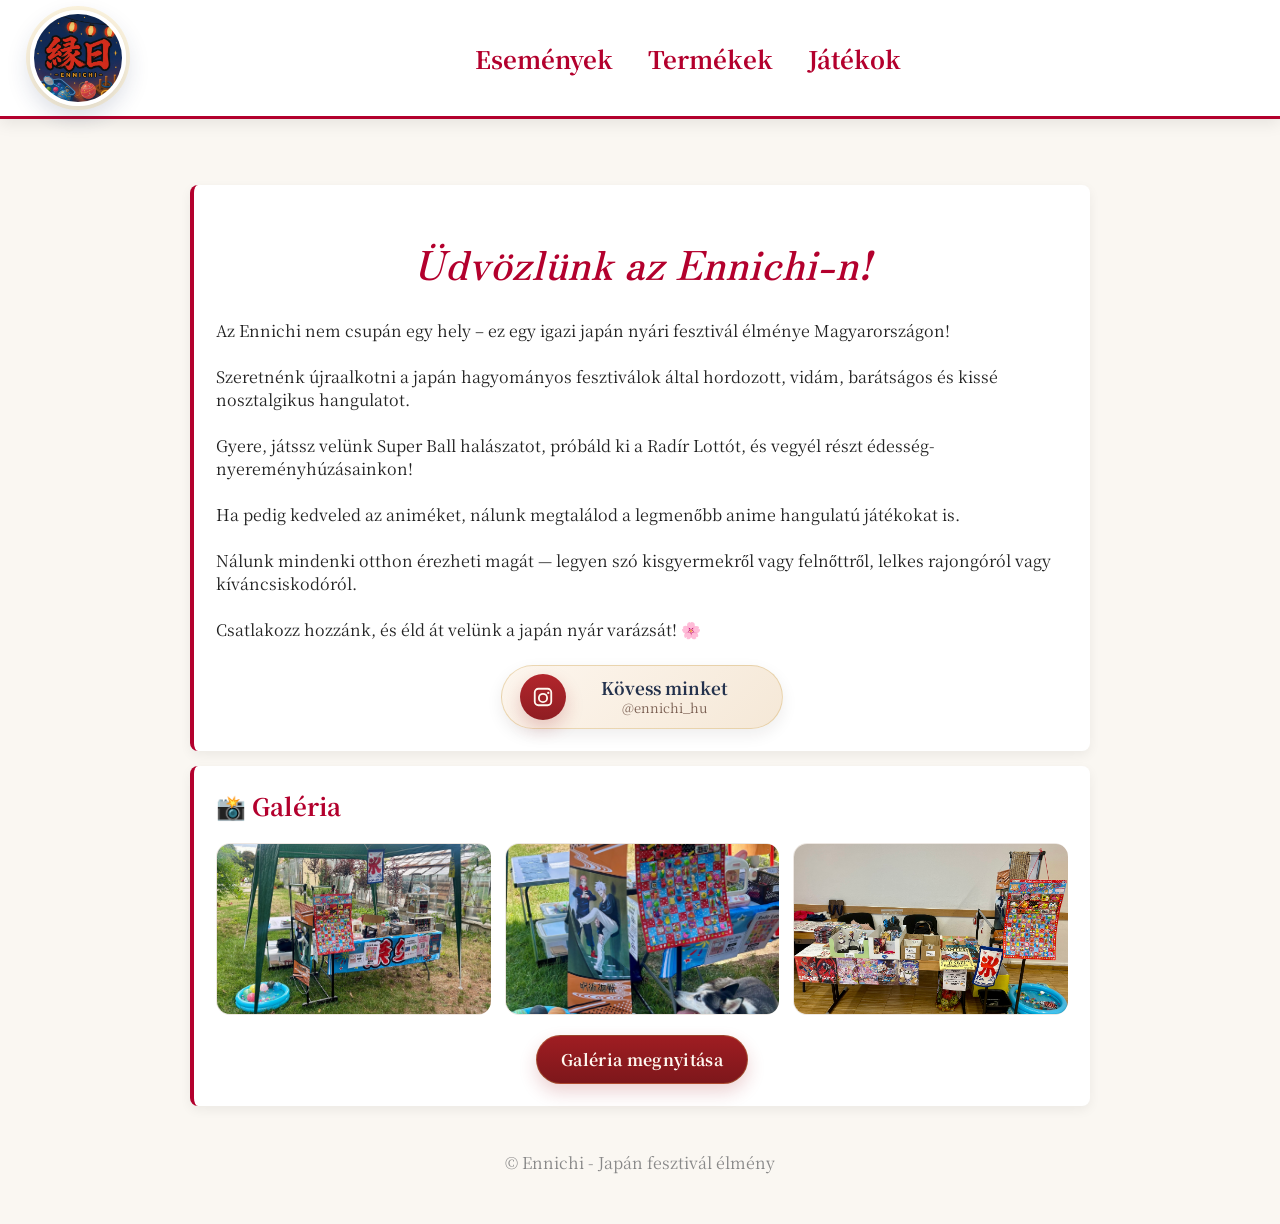
==== index.html @ 0c31ac6e "Update index.html" ====
<!DOCTYPE html>
<html lang="hu">
<head>
  <meta charset="UTF-8">
  <meta name="viewport" content="width=device-width, initial-scale=1.0">
  <title>Ennichi</title>

<link rel="preconnect" href="https://fonts.googleapis.com">
<link rel="preconnect" href="https://fonts.gstatic.com" crossorigin>
<link href="https://fonts.googleapis.com/css2?family=Noto+Serif+JP:wght@400;500;700&family=Zen+Old+Mincho:wght@700&display=swap" rel="stylesheet">
  <!-- ÚJ: Lightbox CSS a nagyításhoz -->
  <link rel="stylesheet"
href="https://cdn.jsdelivr.net/npm/glightbox/dist/css/glightbox.min.css">
  <link rel="stylesheet" href="css/style.css">
  <link rel="icon" href="Kepek/ennichi.ico">
</head>

<body>
 <nav>
    <a href="index.html" class="logo">
        <img src="Kepek/ennichi.jpg" alt="Ennichi">
    </a>

    <div class="menu">
        <a href="esemenyek.html">Események</a>
        <a href="termekek.html">Termékek</a>
        <a href="jatekok.html">Játékok</a>
    </div>
</nav>

<div class="container">

  <div id="about" class="card">
    <h1 class="wb-stl-custom1">Üdvözlünk az Ennichi-n!</h1>

    <p>
      Az Ennichi nem csupán egy hely – ez egy igazi japán nyári fesztivál élménye Magyarországon!<br><br>

      Szeretnénk újraalkotni a japán hagyományos fesztiválok által hordozott, vidám, barátságos és kissé nosztalgikus hangulatot.<br><br>

      Gyere, játssz velünk Super Ball halászatot, próbáld ki a Radír Lottót, és vegyél részt édesség-nyereményhúzásainkon!<br><br>

      Ha pedig kedveled az animéket, nálunk megtalálod a legmenőbb anime hangulatú játékokat is.<br><br>

      Nálunk mindenki otthon érezheti magát — legyen szó kisgyermekről vagy felnőttről, lelkes rajongóról vagy kíváncsiskodóról.<br><br>

      Csatlakozz hozzánk, és éld át velünk a japán nyár varázsát! 🌸
    </p>

    <div class="insta">
  <a href="https://www.instagram.com/ennichi_hu/" target="_blank" rel="noopener noreferrer">
    <span class="insta-icon">
      <svg viewBox="0 0 24 24" aria-hidden="true">
        <path d="M7 2h10a5 5 0 0 1 5 5v10a5 5 0 0 1-5 5H7a5 5 0 0 1-5-5V7a5 5 0 0 1 5-5zm0 2a3 3 0 0 0-3 3v10a3 3 0 0 0 3 3h10a3 3 0 0 0 3-3V7a3 3 0 0 0-3-3H7zm5 3.5A5.5 5.5 0 1 1 6.5 13 5.5 5.5 0 0 1 12 7.5zm0 2A3.5 3.5 0 1 0 15.5 13 3.5 3.5 0 0 0 12 9.5zm5.75-3.15a1.25 1.25 0 1 1-1.25 1.25 1.25 1.25 0 0 1 1.25-1.25z"/>
      </svg>
    </span>

    <span class="insta-text">
      <strong>Kövess minket</strong>
      <small>@ennichi_hu</small>
    </span>
  </a>
</div>
  </div>

 <div id="gallery" class="card">
    <h2>📸 Galéria</h2>

    <div class="gallery-preview">
        <button type="button" class="gallery-thumb-open" onclick="openGallery(0)">
            <img src="Kepek/tanabata1.jpg" alt="Tanabata fesztiválkép 1" loading="lazy">
        </button>

        <button type="button" class="gallery-thumb-open" onclick="openGallery(1)">
            <img src="Kepek/tanabata2.jpg" alt="Tanabata fesztiválkép 2" loading="lazy">
        </button>

        <button type="button" class="gallery-thumb-open" onclick="openGallery(2)">
            <img src="Kepek/momiji1.jpeg" alt="Momiji rendezvénykép" loading="lazy">
        </button>
    </div>

    <div class="gallery-actions">
        <button type="button" class="gallery-open-all button" onclick="openGallery(0)">
            Galéria megnyitása
        </button>
    </div>
</div>

<div id="customGalleryModal" class="custom-gallery-modal" aria-hidden="true">
    <div class="custom-gallery-backdrop" onclick="closeGallery()"></div>

    <div class="custom-gallery-content">
        <button type="button" class="custom-gallery-close" onclick="closeGallery()" aria-label="Galéria bezárása">
            ✕
        </button>

        <button type="button" class="custom-gallery-nav prev" onclick="changeImage(-1)" aria-label="Előző kép">
            ❮
        </button>

        <div class="custom-gallery-main">
            <img id="galleryMainImage" src="" alt="">
        </div>

        <button type="button" class="custom-gallery-nav next" onclick="changeImage(1)" aria-label="Következő kép">
            ❯
        </button>

        <div class="custom-gallery-thumbs" id="galleryThumbs"></div>
    </div>
</div>

<footer>
  © Ennichi - Japán fesztivál élmény
</footer>

<script>
const galleryImages = [
    {
        src: "Kepek/tanabata1.jpg",
        alt: "Tanabata fesztiválkép 1"
    },
    {
        src: "Kepek/tanabata2.jpg",
        alt: "Tanabata fesztiválkép 2"
    },
    {
        src: "Kepek/momiji1.jpeg",
        alt: "Momiji rendezvénykép"
    },
    {
        src: "Kepek/japannap1.jpeg",
        alt: "Japán nap rendezvénykép 1"
    },
    {
        src: "Kepek/japannap2.jpeg",
        alt: "Japán nap rendezvénykép 2"
    }
];

let currentGalleryIndex = 0;

const modal = document.getElementById("customGalleryModal");
const mainImage = document.getElementById("galleryMainImage");
const thumbsContainer = document.getElementById("galleryThumbs");

function renderThumbnails() {
    thumbsContainer.innerHTML = "";

    galleryImages.forEach((image, index) => {
        const btn = document.createElement("button");
        btn.type = "button";
        btn.className = "custom-gallery-thumb" + (index === currentGalleryIndex ? " active" : "");
        btn.setAttribute("aria-label", `Kép megnyitása ${index + 1}`);

        btn.innerHTML = `<img src="${image.src}" alt="${image.alt}" loading="lazy">`;
        btn.addEventListener("click", () => {
            currentGalleryIndex = index;
            updateGallery();
        });

        thumbsContainer.appendChild(btn);
    });
}

function updateGallery() {
    const image = galleryImages[currentGalleryIndex];
    mainImage.src = image.src;
    mainImage.alt = image.alt;
    renderThumbnails();
}

function openGallery(index = 0) {
    currentGalleryIndex = index;
    modal.classList.add("open");
    modal.setAttribute("aria-hidden", "false");
    document.body.classList.add("gallery-open");
    updateGallery();
}

function closeGallery() {
    modal.classList.remove("open");
    modal.setAttribute("aria-hidden", "true");
    document.body.classList.remove("gallery-open");
}

function changeImage(direction) {
    currentGalleryIndex += direction;

    if (currentGalleryIndex < 0) {
        currentGalleryIndex = galleryImages.length - 1;
    }

    if (currentGalleryIndex >= galleryImages.length) {
        currentGalleryIndex = 0;
    }

    updateGallery();
}

document.addEventListener("keydown", function(e) {
    if (!modal.classList.contains("open")) return;

    if (e.key === "Escape") closeGallery();
    if (e.key === "ArrowLeft") changeImage(-1);
    if (e.key === "ArrowRight") changeImage(1);
});
</script>
  
</body>
</html>
---- css/style.css ----
body {
    margin: 0;
    padding-top: 150px; /* MÓDOSÍTVA: Nagyobb hely a menünek, hogy ne takarjon ki semmit */
    font-family: 'Noto Serif JP', serif;
    background: #faf7f2;
    color: #222;
}

header {
    background: linear-gradient(135deg, #e6002d, #ff3b5c);
    color: white;
    text-align: center;
    padding: 70px 20px;
}

nav {
    position: fixed;
    top: 0;
    left: 0;
    right: 0;

    display: flex;
    align-items: center;

    background: rgba(255,255,255,.95);
    backdrop-filter: blur(10px);

    padding: 10px 30px;

    border-bottom: 3px solid #b3002d;

    box-shadow: 0 5px 15px rgba(0,0,0,.08);

    z-index: 1000;
}

nav a{
    color:#b3002d;
    text-decoration:none;
    font-weight:bold;
    transition:.2s;
}

nav a:hover{
    color:#b3002d;
    transform:translateY(-2px);
}

.container {
    max-width: 900px;
    margin: auto;
    padding: 20px;
}

.card {
    background: white;
    margin: 15px 0;
    padding: 22px;
    border-radius: 8px;
    border-left:4px solid #b3002d;
    box-shadow: 0 4px 12px rgba(0,0,0,.06);
}

.card h2 {
    color: #b3002d;
    margin-top: 0;
}

.wb-stl-custom1 {
    font-family: 'Zen Old Mincho', serif;
    font-size: 40px;
    font-style: italic;
    color: #b3002d;
    text-align: center;
}

.button{
    display:inline-block;
    background:#b3002d;
    color:white;
    padding:12px 24px;
    border-radius:6px;
    text-decoration:none;
    font-weight:bold;
}

.button:hover{
    background:#c50025;
}

footer{
    text-align:center;
    padding:30px;
    color:#888;
}

.logo{
    display:flex;
    align-items:center;
}

.logo img {
    width: 88px;
    height: 88px;
    border-radius: 50%;
    object-fit: cover;
    border: 4px solid rgba(255,255,255,0.92);
    box-shadow:
        0 0 0 4px rgba(243, 200, 91, 0.20),
        0 10px 24px rgba(36, 52, 93, 0.18);
    transition: transform 0.25s ease, box-shadow 0.25s ease;
}

.logo img:hover {
    transform: scale(1.05) rotate(-1deg);
    box-shadow:
        0 0 0 6px rgba(255, 143, 177, 0.18),
        0 14px 28px rgba(36, 52, 93, 0.22);
}

/* ======== Termékek ======== */

.products{
    display:grid;
    grid-template-columns:repeat(auto-fit,minmax(220px,1fr));
    gap:25px;
    margin-top:40px;
}

.product{
    background:white;
    border-radius:8px;
    overflow:hidden;
    box-shadow:0 6px 18px rgba(0,0,0,.08);
    transition:.25s;
}

.product:hover{
    transform:translateY(-2px);
    box-shadow:0 12px 25px rgba(0,0,0,.15);
}

/* Lekicsinyíti a képet levágás helyett */
.product img{
    width:100%;
    height:240px;
    object-fit: contain;
    background-color: #fcfcfc;
    display:block;
}

.product h3{
    padding:15px;
    font-size:17px;
    text-align:center;
    color:#b3002d;
}

.info-box{
    margin-top:50px;
    background:#fff0f3;
    padding:30px;
    border-radius:15px;
    text-align:center;
    border:2px solid #ffd5dd;
}

.info-box h2{
    color:#b3002d;
    margin-top:0;
}

.menu{
    display:flex;
    gap:35px;
    margin:0 auto;
}

.insta {
    margin-top: 24px;
    display: flex;
    justify-content: center;
}

.insta a {
    position: relative;
    display: flex;
    align-items: center;
    justify-content: center;

    min-width: 200px;
    padding: 12px 18px 12px 62px;
    border-radius: 999px;
    text-decoration: none;

    background: linear-gradient(135deg, #fdf6ee 0%, #f5e8d7 100%);
    border: 1px solid rgba(202, 162, 75, 0.35);
    box-shadow: 0 6px 16px rgba(36, 24, 22, 0.08);
}

.insta a:hover {
    transform: translateY(-2px);
    box-shadow: 0 10px 22px rgba(36, 24, 22, 0.12);
    transition: 0.22s ease;
}

.insta-icon {
    position: absolute;
    left: 18px;
    top: 50%;
    transform: translateY(-50%);

    width: 46px;
    height: 46px;
    border-radius: 50%;

    display: flex;
    align-items: center;
    justify-content: center;

    background: linear-gradient(180deg, #b2262c 0%, #8f1d22 100%);
    box-shadow: 0 8px 18px rgba(159, 29, 34, 0.22);
    flex-shrink: 0;
}

.insta-icon svg {
    width: 22px;
    height: 22px;
    fill: #fff8f0;
    display: block;
}

.insta-text {
    width: 100%;
    text-align: center;
    line-height: 1.15;
}

.insta-text strong {
    display: block;
    font-size: 17px;
    font-weight: 700;
    color: #24324d;
}

.insta-text small {
    display: block;
    margin-top: 4px;
    font-size: 13px;
    color: #7a5f52;
}

/* ÚJ SZABÁLY: Megnövelt betűméret és függőleges igazítás a szöveges menüpontoknak */
.menu a {
    font-size: 24px; 
    display: flex;
    align-items: center;
}

/* ======== Játékok ======== */
.games-grid{
    display:grid;
    grid-template-columns:repeat(auto-fit,minmax(320px,1fr));
    gap:30px;
    margin:40px 0;
}

.game-card{
    background:#fff;
    border-radius:8px;
    overflow:hidden;
    box-shadow:0 5px 15px rgba(0,0,0,.1);
    transition:.3s;
}

.game-card:hover{
    transform:translateY(-6px);
    box-shadow:0 12px 30px rgba(0,0,0,.15);
}

.game-card img {
    width: 100%;
    height: 300px;
    object-fit: contain;        /* Kivágás helyett belekicsinyíti a keretbe */
    background-color: #fcfcfc;  /* Halvány háttér az üresen maradó oldalsó részeknek */
    display: block;
}

.game-content{
    padding:25px;
}

.game-content h2{
    color:#b3002d;
    margin-bottom:15px;
}

.game-content p{
    line-height:1.7;
}

/* ======== Galéria ======== */

.gallery-preview {
    display: grid;
    grid-template-columns: repeat(3, 1fr);
    gap: 14px;
    margin-top: 20px;
}

.gallery-thumb-open {
    padding: 0;
    border: none;
    background: none;
    cursor: pointer;
    border-radius: 14px;
    overflow: hidden;
}

.gallery-thumb-open img {
    width: 100%;
    height: 170px;
    object-fit: cover;
    border-radius: 14px;
    border: 1px solid rgba(36, 24, 22, 0.08);
    box-shadow: 0 5px 14px rgba(36, 24, 22, 0.08);
    transition: transform 0.22s ease, box-shadow 0.22s ease;
    background: #fffaf4;
    display: block;
}

.gallery-thumb-open:hover img {
    transform: scale(1.03);
    box-shadow: 0 10px 24px rgba(36, 24, 22, 0.16);
}

.gallery-actions {
    margin-top: 20px;
    display: flex;
    justify-content: center;
}

.gallery-open-all {
    display: inline-flex;
    align-items: center;
    justify-content: center;
    min-height: 46px;
    padding: 12px 24px;
    border: 1px solid rgba(202, 162, 75, 0.35);
    border-radius: 999px;
    background: linear-gradient(180deg, #9f1d22 0%, #7d171b 100%);
    color: #fff8f0;
    font-family: 'Noto Serif JP', serif;
    font-size: 16px;
    font-weight: 700;
    letter-spacing: 0.02em;
    box-shadow: 0 8px 18px rgba(159, 29, 34, 0.20);
    cursor: pointer;
    transition: transform 0.22s ease, box-shadow 0.22s ease, background 0.22s ease;
}

.gallery-open-all:hover {
    transform: translateY(-2px);
    background: linear-gradient(180deg, #b2262c 0%, #8b1d21 100%);
    box-shadow: 0 12px 24px rgba(159, 29, 34, 0.28);
}

.gallery-open-all:active {
    transform: translateY(0);
}

.gallery-open-all:focus-visible {
    outline: 2px solid #caa24b;
    outline-offset: 3px;
}

.custom-gallery-modal {
    position: fixed;
    inset: 0;
    z-index: 9999;
    display: none;
}

.custom-gallery-modal.open {
    display: block;
}

.custom-gallery-backdrop {
    position: absolute;
    inset: 0;
    background: rgba(20, 14, 12, 0.86);
    backdrop-filter: blur(8px);
}

.custom-gallery-content {
    position: relative;
    z-index: 2;
    width: min(1100px, calc(100% - 32px));
    margin: 32px auto;
    padding: 24px 24px 18px;
    background: rgba(35, 24, 22, 0.22);
    border: 1px solid rgba(255,255,255,0.10);
    border-radius: 22px;
    box-shadow: 0 20px 50px rgba(0,0,0,0.30);
}

.custom-gallery-main {
    display: flex;
    align-items: center;
    justify-content: center;
    min-height: 58vh;
    padding: 12px 56px;
}

.custom-gallery-main img {
    max-width: 100%;
    max-height: 68vh;
    border-radius: 16px;
    box-shadow: 0 18px 40px rgba(0,0,0,0.28);
    background: #fff;
}

.custom-gallery-close {
    position: absolute;
    top: 14px;
    right: 14px;
    width: 42px;
    height: 42px;
    border: none;
    border-radius: 50%;
    cursor: pointer;
    font-size: 22px;
    color: #fff8f0;
    background: rgba(255,255,255,0.10);
    backdrop-filter: blur(6px);
}

.custom-gallery-close:hover {
    background: rgba(255,255,255,0.18);
}

.custom-gallery-nav {
    position: absolute;
    top: 50%;
    transform: translateY(-50%);
    width: 52px;
    height: 52px;
    border: none;
    border-radius: 50%;
    cursor: pointer;
    font-size: 28px;
    color: #fff8f0;
    background: rgba(255,255,255,0.10);
    backdrop-filter: blur(6px);
    z-index: 3;
}

.custom-gallery-nav:hover {
    background: rgba(255,255,255,0.18);
}

.custom-gallery-nav.prev {
    left: 16px;
}

.custom-gallery-nav.next {
    right: 16px;
}

.custom-gallery-thumbs {
    display: flex;
    gap: 10px;
    overflow-x: auto;
    padding-top: 12px;
    margin-top: 10px;
}

.custom-gallery-thumbs::-webkit-scrollbar {
    height: 8px;
}

.custom-gallery-thumbs::-webkit-scrollbar-thumb {
    background: rgba(255,255,255,0.22);
    border-radius: 999px;
}

.custom-gallery-thumb {
    flex: 0 0 auto;
    width: 88px;
    height: 88px;
    padding: 0;
    border: 2px solid transparent;
    border-radius: 12px;
    overflow: hidden;
    cursor: pointer;
    background: none;
    opacity: 0.7;
    transition: opacity 0.2s ease, transform 0.2s ease, border-color 0.2s ease;
}

.custom-gallery-thumb img {
    width: 100%;
    height: 100%;
    object-fit: cover;
    display: block;
}

.custom-gallery-thumb:hover {
    opacity: 1;
    transform: translateY(-2px);
}

.custom-gallery-thumb.active {
    opacity: 1;
    border-color: #caa24b;
}

body.gallery-open {
    overflow: hidden;
}

@media (max-width: 768px) {
    .gallery-preview {
        grid-template-columns: repeat(2, 1fr);
    }

    .gallery-thumb-open img {
        height: 140px;
    }

    .custom-gallery-content {
        width: calc(100% - 20px);
        margin: 10px auto;
        padding: 18px 12px 14px;
        border-radius: 16px;
    }

    .custom-gallery-main {
        min-height: 44vh;
        padding: 18px 36px;
    }

    .custom-gallery-main img {
        max-height: 52vh;
    }

    .custom-gallery-nav {
        width: 42px;
        height: 42px;
        font-size: 24px;
    }

    .custom-gallery-thumb {
        width: 72px;
        height: 72px;
    }
}


.gallery-open-btn:hover {
    transform: translateY(-2px);
    box-shadow: 0 10px 22px rgba(36, 24, 22, 0.12);
}

/* ======== Mobil Nézet (768px alatti kijelzők) ======== */
@media (max-width: 768px) {
    nav {
        flex-direction: column; /* Egymás alá rakja a logót és a menüt */
        padding: 15px 10px;     /* Kevesebb belső helyet hagy a széleken */
    }

    .logo img {
        width: 80px;            /* Mobilon elég a kisebb, 80px-es logó */
        height: 80px;
        margin-bottom: 10px;    /* Távolság a logó és a menüpontok között */
    }

    .menu {
        width: 100%;
        justify-content: center; /* Középre igazítja a menüpontokat */
        gap: 20px;              /* Kicsit közelebb hozza a gombokat egymáshoz */
    }

    .menu a {
        font-size: 16px;        /* Mobilon az olvasható, de kompakt méret */
    }

    body {
        padding-top: 170px;     /* Megnövelt hely az egymás alá került elemeknek */
    }
}

/* ======== LIGHTBOX NYILAK KÉNYELMES JAVÍTÁSA (ÚJ) ======== */

/* Balra nyíl generálása */
.lb-nav a.lb-prev {
    background-image: none !important;
    opacity: 1 !important;
    display: flex !important;
    align-items: center;
    justify-content: flex-start;
    padding-left: 20px;
}
.lb-nav a.lb-prev::before {
    content: "❮";
    font-size: 34px;
    color: white;
    text-shadow: 0 2px 10px rgba(0,0,0,0.5);
    visibility: visible;
}

/* Jobbra nyíl generálása */
.lb-nav a.lb-next {
    background-image: none !important;
    opacity: 1 !important;
    display: flex !important;
    align-items: center;
    justify-content: flex-end;
    padding-right: 20px;
}
.lb-nav a.lb-next::before {
    content: "❯";
    font-size: 34px;
    color: white;
    text-shadow: 0 2px 10px rgba(0,0,0,0.5);
    visibility: visible;
}

/* Halványítás effekt az egérmutatóhoz */
.lb-nav a.lb-prev::before, .lb-nav a.lb-next::before {
    opacity: 0.5;
    transition: opacity 0.2s;
}
.lb-nav a.lb-prev:hover::before, .lb-nav a.lb-next:hover::before {
    opacity: 1;
}

.goverlay{
    backdrop-filter: blur(8px);
    background: rgba(0,0,0,.8);
}

.gclose,
.gnext,
.gprev{
    color:#fff;
}

.gslide-image img{
    border-radius:15px;
}
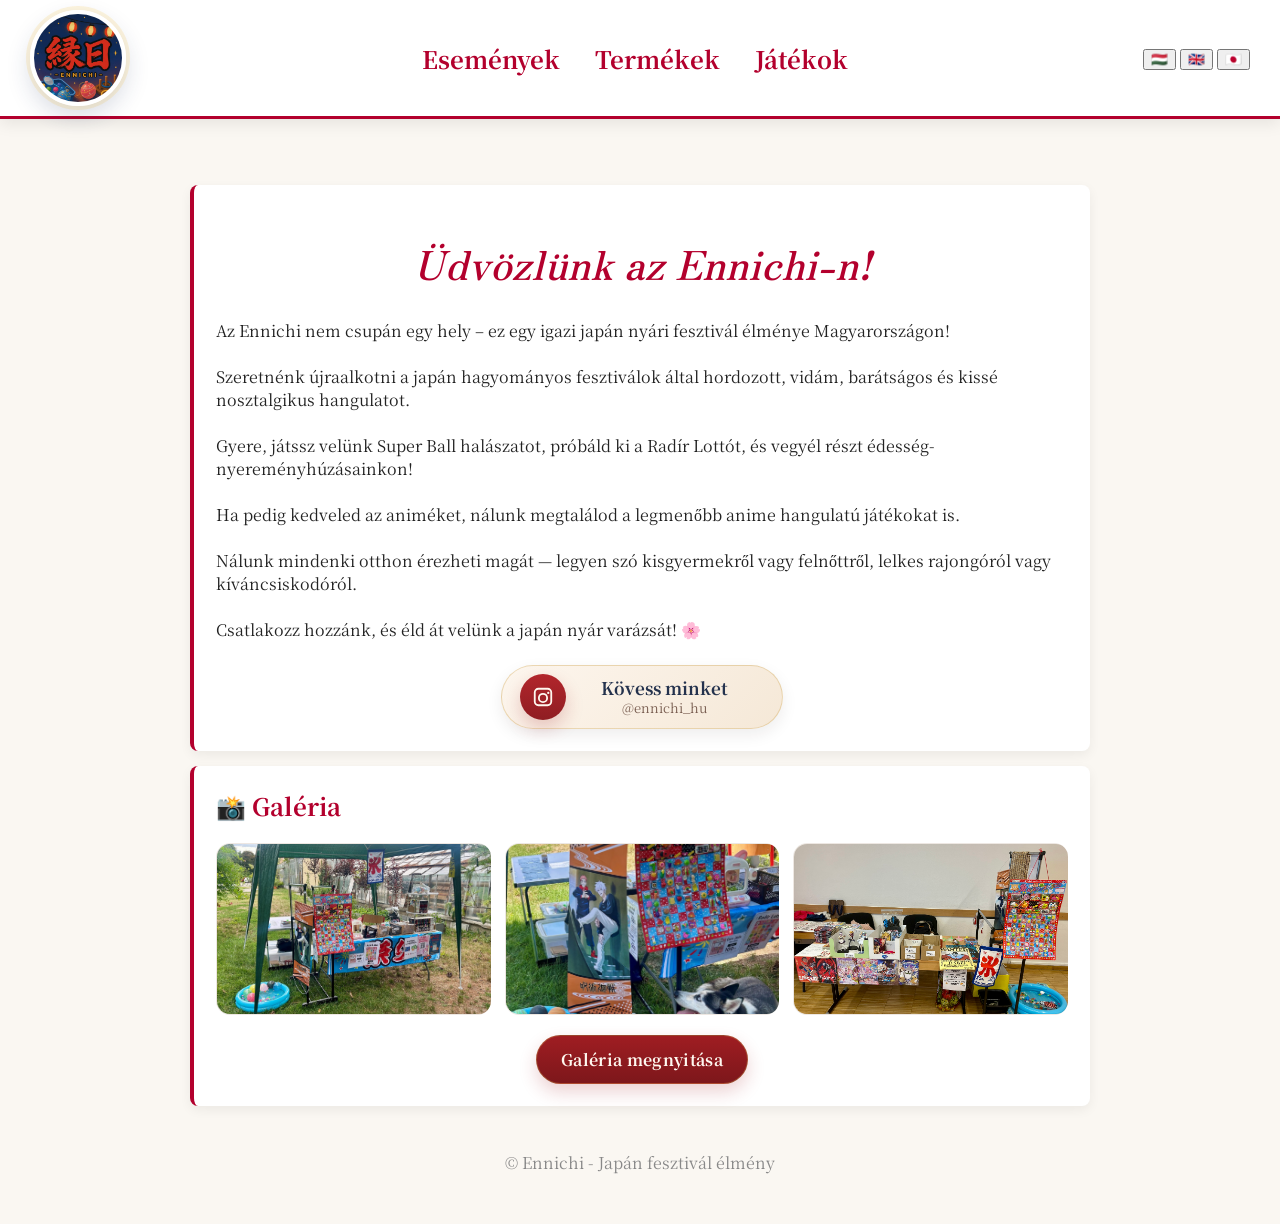
==== commit 21434b06: "Update index.html" ====
--- a/index.html
+++ b/index.html
@@ -22,18 +22,29 @@
     </a>
 
     <div class="menu">
-        <a href="esemenyek.html">Események</a>
-        <a href="termekek.html">Termékek</a>
-        <a href="jatekok.html">Játékok</a>
+        <a href="esemenyek.html" id="nav-events">Események</a>
+        <a href="termekek.html" id="nav-products">Termékek</a>
+        <a href="jatekok.html" id="nav-games">Játékok</a>
     </div>
+   <div class="lang-switcher">
+  <button type="button" class="lang-btn active" onclick="setLanguage('hu')" aria-label="Magyar nyelv">
+    🇭🇺
+  </button>
+  <button type="button" class="lang-btn" onclick="setLanguage('en')" aria-label="English language">
+    🇬🇧
+  </button>
+  <button type="button" class="lang-btn" onclick="setLanguage('jp')" aria-label="日本語">
+    🇯🇵
+  </button>
+</div>
 </nav>
 
 <div class="container">
 
   <div id="about" class="card">
-    <h1 class="wb-stl-custom1">Üdvözlünk az Ennichi-n!</h1>
-
-    <p>
+    <h1 class="wb-stl-custom1" id="welcome-title">Üdvözlünk az Ennichi-n!</h1>
+
+    <p id="about-text">
       Az Ennichi nem csupán egy hely – ez egy igazi japán nyári fesztivál élménye Magyarországon!<br><br>
 
       Szeretnénk újraalkotni a japán hagyományos fesztiválok által hordozott, vidám, barátságos és kissé nosztalgikus hangulatot.<br><br>
@@ -56,15 +67,15 @@
     </span>
 
     <span class="insta-text">
-      <strong>Kövess minket</strong>
-      <small>@ennichi_hu</small>
+      <strong id="insta-follow">Kövess minket</strong>
+      <small id="insta-handle">@ennichi_hu</small>
     </span>
   </a>
 </div>
   </div>
 
  <div id="gallery" class="card">
-    <h2>📸 Galéria</h2>
+    <h2 id="gallery-title">📸 Galéria</h2>
 
     <div class="gallery-preview">
         <button type="button" class="gallery-thumb-open" onclick="openGallery(0)">
@@ -81,7 +92,7 @@
     </div>
 
     <div class="gallery-actions">
-        <button type="button" class="gallery-open-all button" onclick="openGallery(0)">
+        <button type="button" class="gallery-open-all button" onclick="openGallery(0)" id="gallery-open-btn">
             Galéria megnyitása
         </button>
     </div>
@@ -115,6 +126,96 @@
   © Ennichi - Japán fesztivál élmény
 </footer>
 
+<script>
+const translations = {
+  hu: {
+    navEvents: "Események",
+    navProducts: "Termékek",
+    navGames: "Játékok",
+    welcomeTitle: "Üdvözlünk az Ennichi-n!",
+    aboutText: `
+      Az Ennichi nem csupán egy hely – ez egy igazi japán nyári fesztivál élménye Magyarországon!<br><br>
+      Szeretnénk újraalkotni a japán hagyományos fesztiválok által hordozott, vidám, barátságos és kissé nosztalgikus hangulatot.<br><br>
+      Gyere, játssz velünk Super Ball halászatot, próbáld ki a Radír Lottót, és vegyél részt édesség-nyereményhúzásainkon!<br><br>
+      Ha pedig kedveled az animéket, nálunk megtalálod a legmenőbb anime hangulatú játékokat is.<br><br>
+      Nálunk mindenki otthon érezheti magát — legyen szó kisgyermekről vagy felnőttről, lelkes rajongóról vagy kíváncsiskodóról.<br><br>
+      Csatlakozz hozzánk, és éld át velünk a japán nyár varázsát! 🌸
+    `,
+    instaFollow: "Kövess minket",
+    galleryTitle: "📸 Galéria",
+    galleryOpen: "Galéria megnyitása",
+    closeGallery: "Galéria bezárása",
+    prevImage: "Előző kép",
+    nextImage: "Következő kép"
+  },
+  en: {
+    navEvents: "Events",
+    navProducts: "Products",
+    navGames: "Games",
+    welcomeTitle: "Welcome to Ennichi!",
+    aboutText: `
+      Ennichi is not just a place – it is a true Japanese summer festival experience in Hungary!<br><br>
+      We would like to recreate the cheerful, friendly and slightly nostalgic atmosphere of traditional Japanese festivals.<br><br>
+      Come and try Super Ball fishing, Eraser Lottery, and join our sweet prize draws!<br><br>
+      If you love anime, you will also find exciting anime-inspired games with us.<br><br>
+      Everyone can feel at home here — children and adults alike, dedicated fans and curious visitors too.<br><br>
+      Join us and experience the magic of Japanese summer with us! 🌸
+    `,
+    instaFollow: "Follow us",
+    galleryTitle: "📸 Gallery",
+    galleryOpen: "Open gallery",
+    closeGallery: "Close gallery",
+    prevImage: "Previous image",
+    nextImage: "Next image"
+  },
+  jp: {
+    navEvents: "イベント",
+    navProducts: "商品",
+    navGames: "ゲーム",
+    welcomeTitle: "エンニチへようこそ！",
+    aboutText: `
+      Ennichi はただの場所ではなく、ハンガリーで楽しめる本格的な日本の夏祭り体験です。<br><br>
+      私たちは、日本の伝統的なお祭りが持つ楽しくて親しみやすく、少し懐かしい雰囲気を再現したいと考えています。<br><br>
+      スーパーボールすくいや消しゴムくじ、お菓子が当たる抽選もぜひお楽しみください。<br><br>
+      アニメが好きな方には、アニメ風の楽しいゲームもご用意しています。<br><br>
+      小さなお子さまから大人まで、ファンの方も初めての方も、誰でも楽しめる場所です。<br><br>
+      私たちと一緒に日本の夏の魅力を体験してください！ 🌸
+    `,
+    instaFollow: "フォローしてください",
+    galleryTitle: "📸 ギャラリー",
+    galleryOpen: "ギャラリーを開く",
+    closeGallery: "ギャラリーを閉じる",
+    prevImage: "前の画像",
+    nextImage: "次の画像"
+  }
+};
+
+function setLanguage(lang) {
+  document.documentElement.lang = lang;
+
+  document.getElementById("nav-events").textContent = translations[lang].navEvents;
+  document.getElementById("nav-products").textContent = translations[lang].navProducts;
+  document.getElementById("nav-games").textContent = translations[lang].navGames;
+  document.getElementById("welcome-title").textContent = translations[lang].welcomeTitle;
+  document.getElementById("about-text").innerHTML = translations[lang].aboutText;
+  document.getElementById("insta-follow").textContent = translations[lang].instaFollow;
+  document.getElementById("gallery-title").textContent = translations[lang].galleryTitle;
+  document.getElementById("gallery-open-btn").textContent = translations[lang].galleryOpen;
+
+  document.querySelector(".custom-gallery-close").setAttribute("aria-label", translations[lang].closeGallery);
+  document.querySelector(".custom-gallery-nav.prev").setAttribute("aria-label", translations[lang].prevImage);
+  document.querySelector(".custom-gallery-nav.next").setAttribute("aria-label", translations[lang].nextImage);
+
+  document.querySelectorAll(".lang-btn").forEach(btn => btn.classList.remove("active"));
+  document.querySelector(`.lang-btn[onclick="setLanguage('${lang}')"]`).classList.add("active");
+}
+
+document.addEventListener("DOMContentLoaded", function () {
+  setLanguage("hu");
+});
+</script>
+
+  
 <script>
 const galleryImages = [
     {
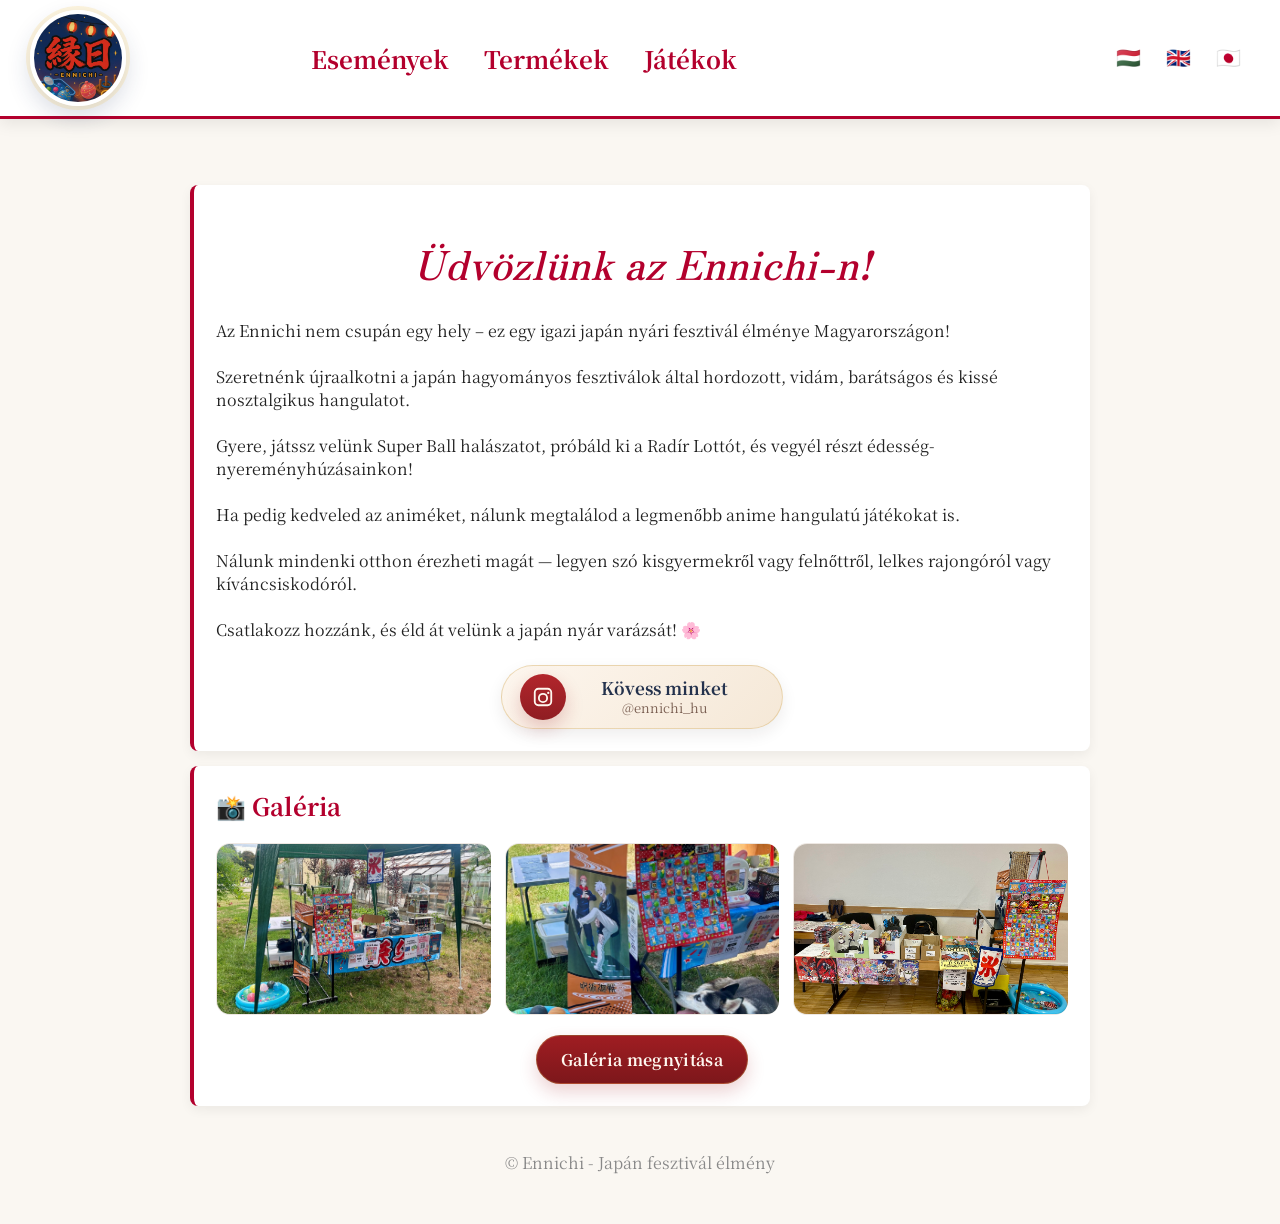
==== commit a8543454: "Update index.html" ====
--- a/index.html
+++ b/index.html
@@ -191,6 +191,10 @@
 };
 
 function setLanguage(lang) {
+  try {
+    localStorage.setItem("selectedLanguage", lang);
+  } catch (e) {}
+
   document.documentElement.lang = lang;
 
   document.getElementById("nav-events").textContent = translations[lang].navEvents;
@@ -212,6 +216,12 @@
 
 document.addEventListener("DOMContentLoaded", function () {
   setLanguage("hu");
+
+    try {
+    savedLanguage = localStorage.getItem("selectedLanguage") || "hu";
+  } catch (e) {}
+
+  setLanguage(savedLanguage);
 });
 </script>
 
--- a/css/style.css
+++ b/css/style.css
@@ -44,6 +44,27 @@
 nav a:hover{
     color:#b3002d;
     transform:translateY(-2px);
+}
+
+.lang-switcher {
+    display: flex;
+    align-items: center;
+    gap: 8px;
+    margin-left: auto;
+}
+
+.lang-btn {
+    width: 42px;
+    height: 42px;
+    border: 0px solid rgba(36, 24, 22, 0.12);
+    border-radius: 50%;
+    background: rgba(255,255,255,0.75);
+    display: flex;
+    align-items: center;
+    justify-content: center;
+    font-size: 20px;
+    cursor: pointer;
+    transition: 0.2s ease;
 }
 
 .container {
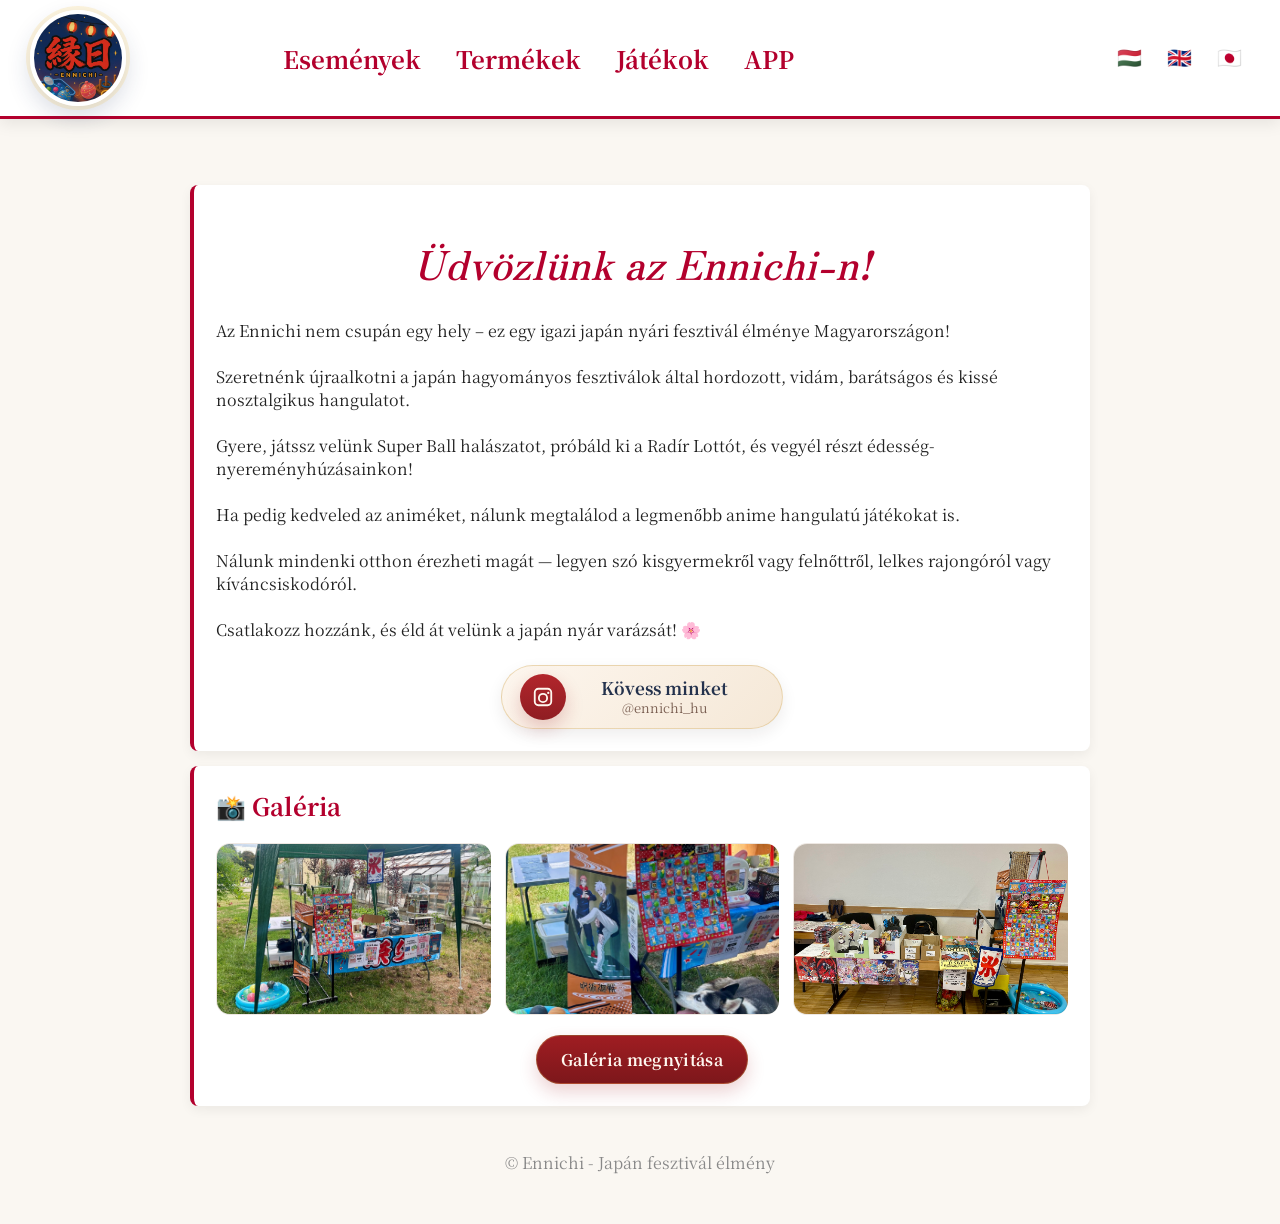
==== commit a9b055ac: "Add APP link and translations to index.html" ====
--- a/index.html
+++ b/index.html
@@ -25,6 +25,7 @@
         <a href="esemenyek.html" id="nav-events">Események</a>
         <a href="termekek.html" id="nav-products">Termékek</a>
         <a href="jatekok.html" id="nav-games">Játékok</a>
+        <a href="app.html" id="nav-app">APP</a>
     </div>
    <div class="lang-switcher">
   <button type="button" class="lang-btn active" onclick="setLanguage('hu')" aria-label="Magyar nyelv">
@@ -132,6 +133,7 @@
     navEvents: "Események",
     navProducts: "Termékek",
     navGames: "Játékok",
+    navApp: "App",
     welcomeTitle: "Üdvözlünk az Ennichi-n!",
     aboutText: `
       Az Ennichi nem csupán egy hely – ez egy igazi japán nyári fesztivál élménye Magyarországon!<br><br>
@@ -152,6 +154,7 @@
     navEvents: "Events",
     navProducts: "Products",
     navGames: "Games",
+    navApp: "App",
     welcomeTitle: "Welcome to Ennichi!",
     aboutText: `
       Ennichi is not just a place – it is a true Japanese summer festival experience in Hungary!<br><br>
@@ -172,7 +175,9 @@
     navEvents: "イベント",
     navProducts: "商品",
     navGames: "ゲーム",
+    navApp: "アプリ"
     welcomeTitle: "エンニチへようこそ！",
+    
     aboutText: `
       Ennichi はただの場所ではなく、ハンガリーで楽しめる本格的な日本の夏祭り体験です。<br><br>
       私たちは、日本の伝統的なお祭りが持つ楽しくて親しみやすく、少し懐かしい雰囲気を再現したいと考えています。<br><br>
@@ -215,9 +220,9 @@
 }
 
 document.addEventListener("DOMContentLoaded", function () {
-  setLanguage("hu");
-
-    try {
+  let savedLanguage = "hu";
+
+  try {
     savedLanguage = localStorage.getItem("selectedLanguage") || "hu";
   } catch (e) {}
 
--- a/css/style.css
+++ b/css/style.css
@@ -670,3 +670,152 @@
 .gslide-image img{
     border-radius:15px;
 }
+
+.apps-grid {
+    display: grid;
+    grid-template-columns: repeat(2, minmax(0, 1fr));
+    gap: 2rem;
+    margin-top: 2rem;
+}
+
+.app-card {
+    position: relative;
+    display: flex;
+    align-items: center;
+    gap: 1.5rem;
+    min-width: 0;
+    min-height: 230px;
+    padding: 1.5rem;
+    border: 1px solid rgba(60, 35, 25, 0.12);
+    border-radius: 1rem;
+    background: #f4eee7;
+    box-shadow: 0 8px 24px rgba(50, 35, 25, 0.12);
+    transition:
+        transform 0.2s ease,
+        box-shadow 0.2s ease;
+}
+
+.app-card:hover {
+    transform: translateY(-4px);
+    box-shadow: 0 12px 30px rgba(50, 35, 25, 0.2);
+}
+
+.app-card img {
+    display: block;
+    flex: 0 0 150px;
+    width: 150px;
+    height: 150px;
+    object-fit: cover;
+    border-radius: 1rem;
+}
+
+.app-content {
+    min-width: 0;
+}
+
+.app-content h2 {
+    margin: 0 0 0.75rem;
+}
+
+.app-card-link {
+    color: inherit;
+    text-decoration: none;
+}
+
+.app-card-link::after {
+    content: "";
+    position: absolute;
+    inset: 0;
+    z-index: 1;
+    border-radius: inherit;
+}
+
+.app-card-link:hover {
+    text-decoration: underline;
+}
+
+.app-card-link:focus-visible::after {
+    outline: 3px solid #9f1d24;
+    outline-offset: 4px;
+}
+
+.app-content p {
+    position: relative;
+    z-index: 2;
+    margin: 0;
+    line-height: 1.6;
+    pointer-events: none;
+}
+
+@media (max-width: 900px) {
+    .apps-grid {
+        grid-template-columns: 1fr;
+    }
+}
+
+@media (max-width: 560px) {
+    .app-card {
+        flex-direction: column;
+        text-align: center;
+    }
+
+    .app-card img {
+        flex-basis: auto;
+    }
+}
+.app-card {
+    display: flex;
+    align-items: center;
+    gap: 1.5rem;
+    min-width: 0;
+    min-height: 230px;
+    padding: 1.5rem;
+
+    border: 1px solid rgba(60, 35, 25, 0.12);
+    border-radius: 1rem;
+    background: #f4eee7;
+
+    color: inherit;
+    font-family: inherit;
+    text-decoration: none;
+
+    box-shadow: 0 8px 24px rgba(50, 35, 25, 0.12);
+    transition:
+        transform 0.2s ease,
+        box-shadow 0.2s ease;
+}
+
+.app-card:hover {
+    transform: translateY(-4px);
+    box-shadow: 0 12px 30px rgba(50, 35, 25, 0.2);
+}
+
+.app-card:focus-visible {
+    outline: 3px solid #9f1d24;
+    outline-offset: 5px;
+}
+
+.app-card h2,
+.app-card p {
+    font-family: "Montserrat", sans-serif;
+    text-decoration: none;
+}
+
+.app-card h2 {
+    margin: 0 0 0.75rem;
+    color: #b3002d;
+    font-family: "Montserrat", sans-serif;
+    font-weight: 700;
+    text-decoration: none;
+}
+
+.app-card:hover h2 {
+    color: #8f0024;
+}
+
+.app-card p {
+    margin: 0;
+    color: #333333;
+    font-weight: 400;
+    line-height: 1.6;
+}
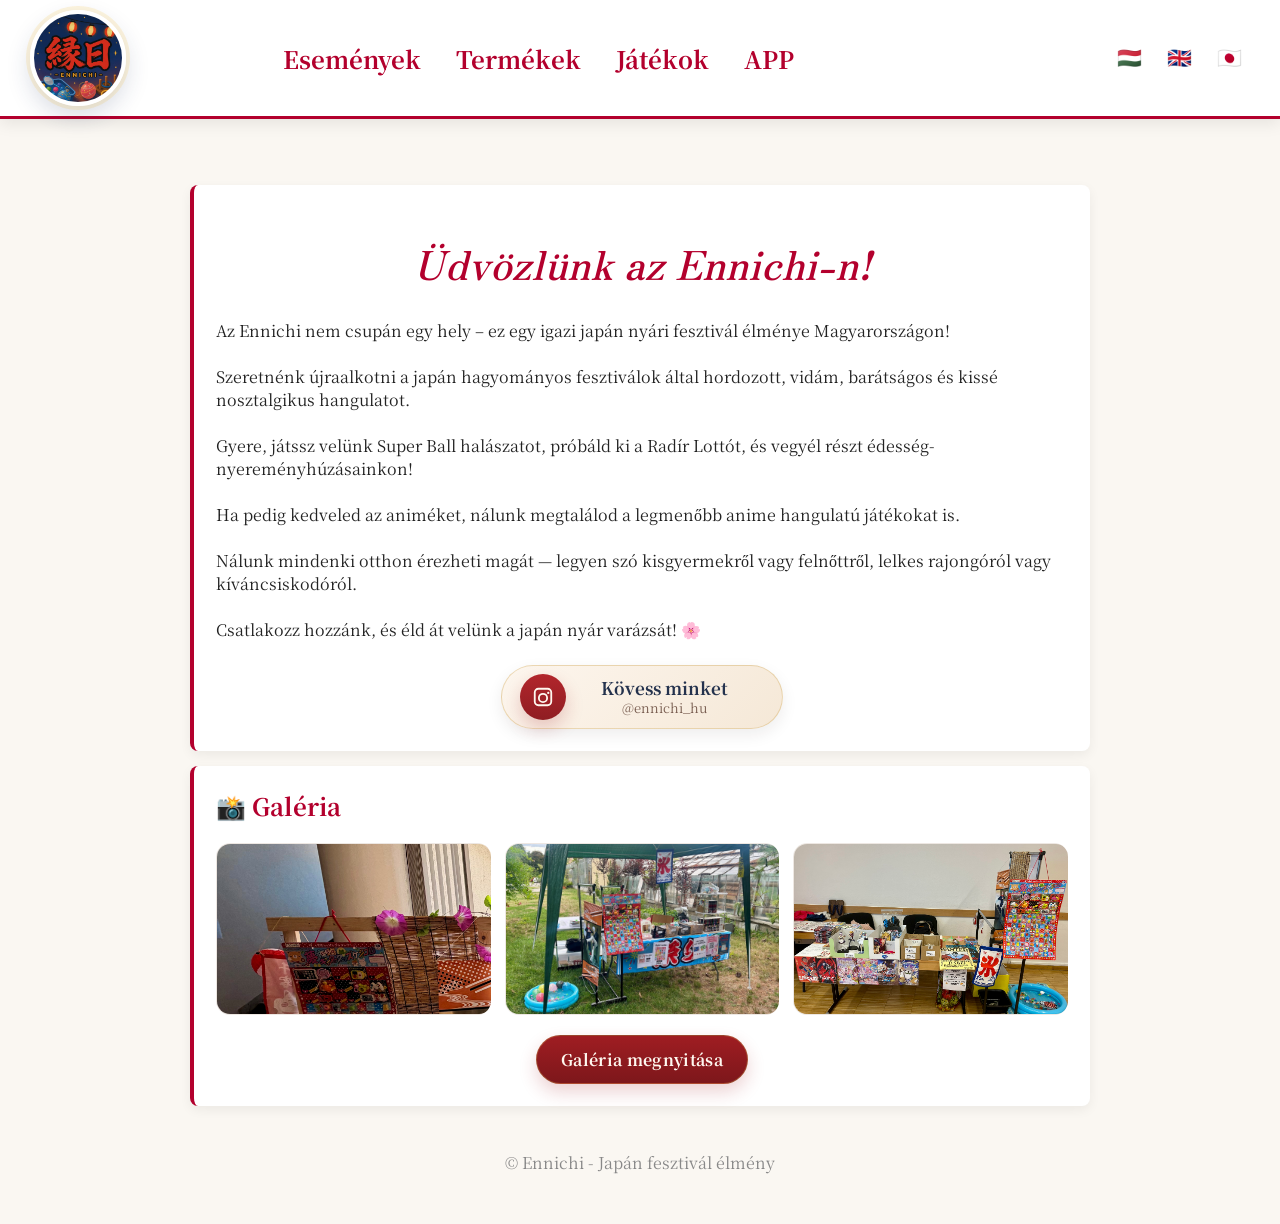
==== commit 0a7ec095: "Update gallery images in index.html" ====
--- a/index.html
+++ b/index.html
@@ -80,11 +80,11 @@
 
     <div class="gallery-preview">
         <button type="button" class="gallery-thumb-open" onclick="openGallery(0)">
+            <img src="Kepek/patacon.jpg" alt="patacon" loading="lazy">
+        </button>
+
+        <button type="button" class="gallery-thumb-open" onclick="openGallery(1)">
             <img src="Kepek/tanabata1.jpg" alt="Tanabata fesztiválkép 1" loading="lazy">
-        </button>
-
-        <button type="button" class="gallery-thumb-open" onclick="openGallery(1)">
-            <img src="Kepek/tanabata2.jpg" alt="Tanabata fesztiválkép 2" loading="lazy">
         </button>
 
         <button type="button" class="gallery-thumb-open" onclick="openGallery(2)">
@@ -175,7 +175,7 @@
     navEvents: "イベント",
     navProducts: "商品",
     navGames: "ゲーム",
-    navApp: "アプリ"
+    navApp: "アプリ",
     welcomeTitle: "エンニチへようこそ！",
     
     aboutText: `
@@ -233,6 +233,10 @@
   
 <script>
 const galleryImages = [
+      {
+        src: "Kepek/patacon.jpg",
+        alt: "Patacon"
+    },
     {
         src: "Kepek/tanabata1.jpg",
         alt: "Tanabata fesztiválkép 1"
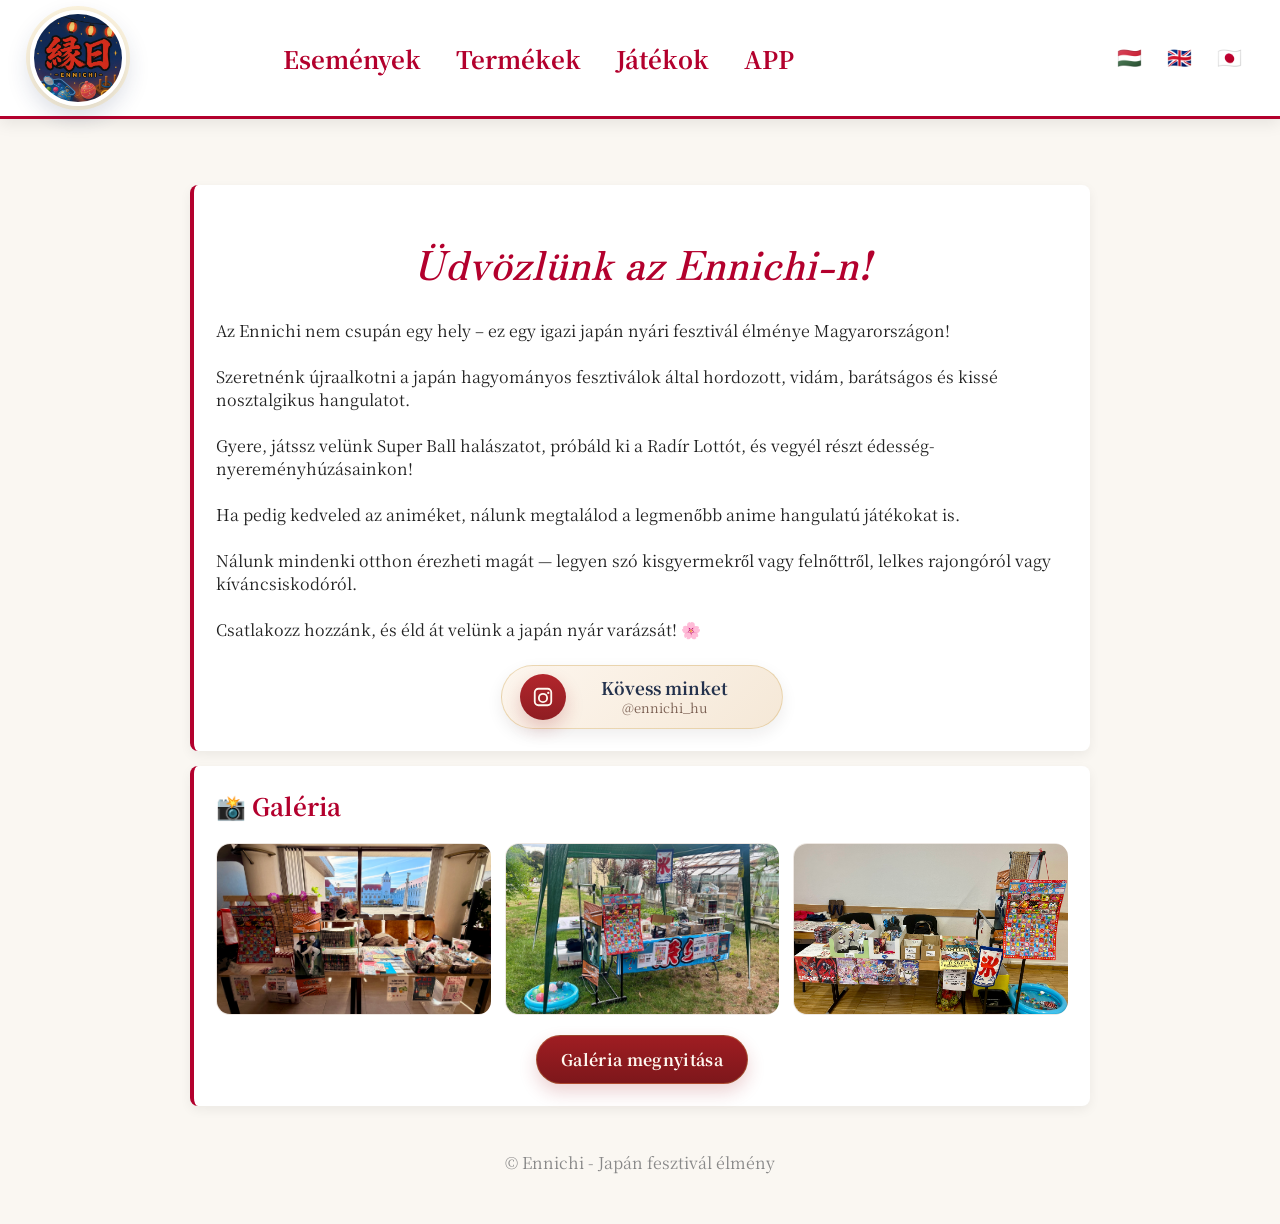
==== commit 9d309f93: "Change image file extension from .jpg to .jpeg" ====
--- a/index.html
+++ b/index.html
@@ -80,7 +80,7 @@
 
     <div class="gallery-preview">
         <button type="button" class="gallery-thumb-open" onclick="openGallery(0)">
-            <img src="Kepek/patacon.jpg" alt="patacon" loading="lazy">
+            <img src="Kepek/patacon.jpeg" alt="patacon" loading="lazy">
         </button>
 
         <button type="button" class="gallery-thumb-open" onclick="openGallery(1)">
@@ -234,7 +234,7 @@
 <script>
 const galleryImages = [
       {
-        src: "Kepek/patacon.jpg",
+        src: "Kepek/patacon.jpeg",
         alt: "Patacon"
     },
     {
